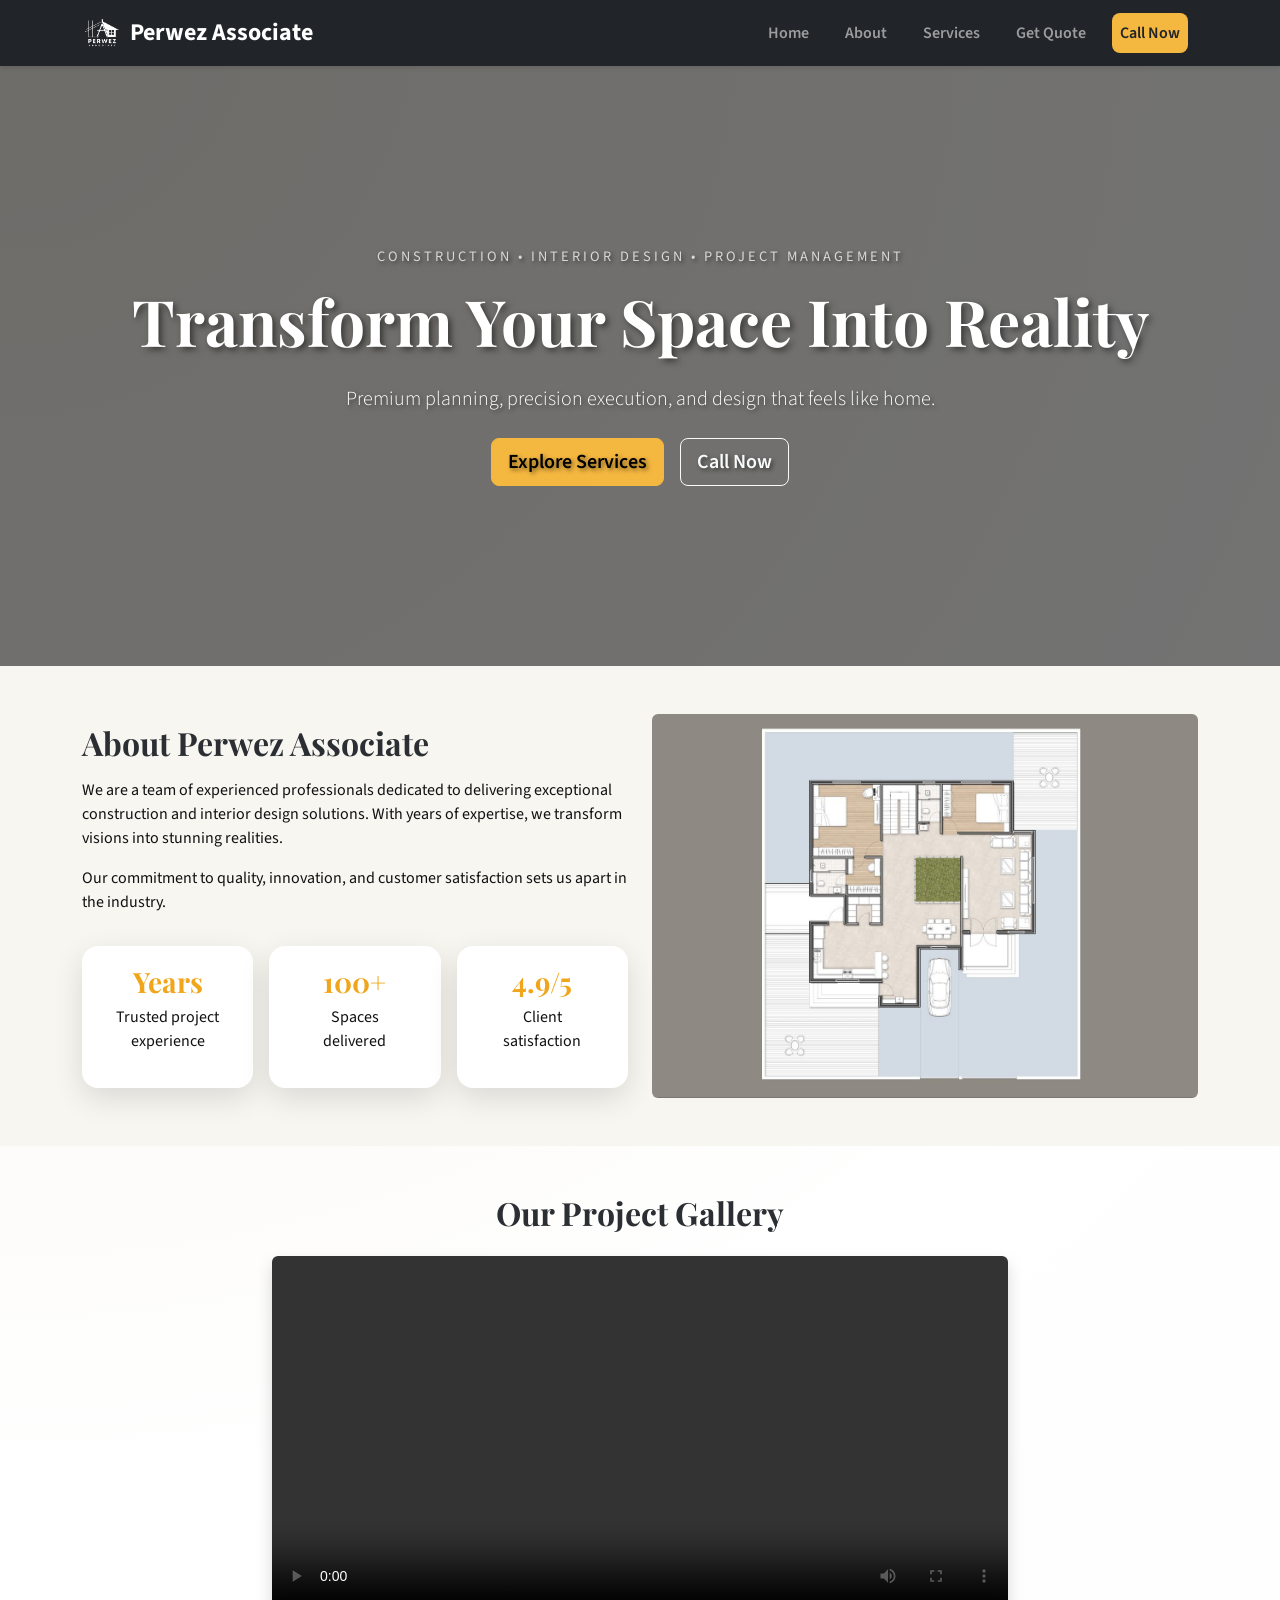
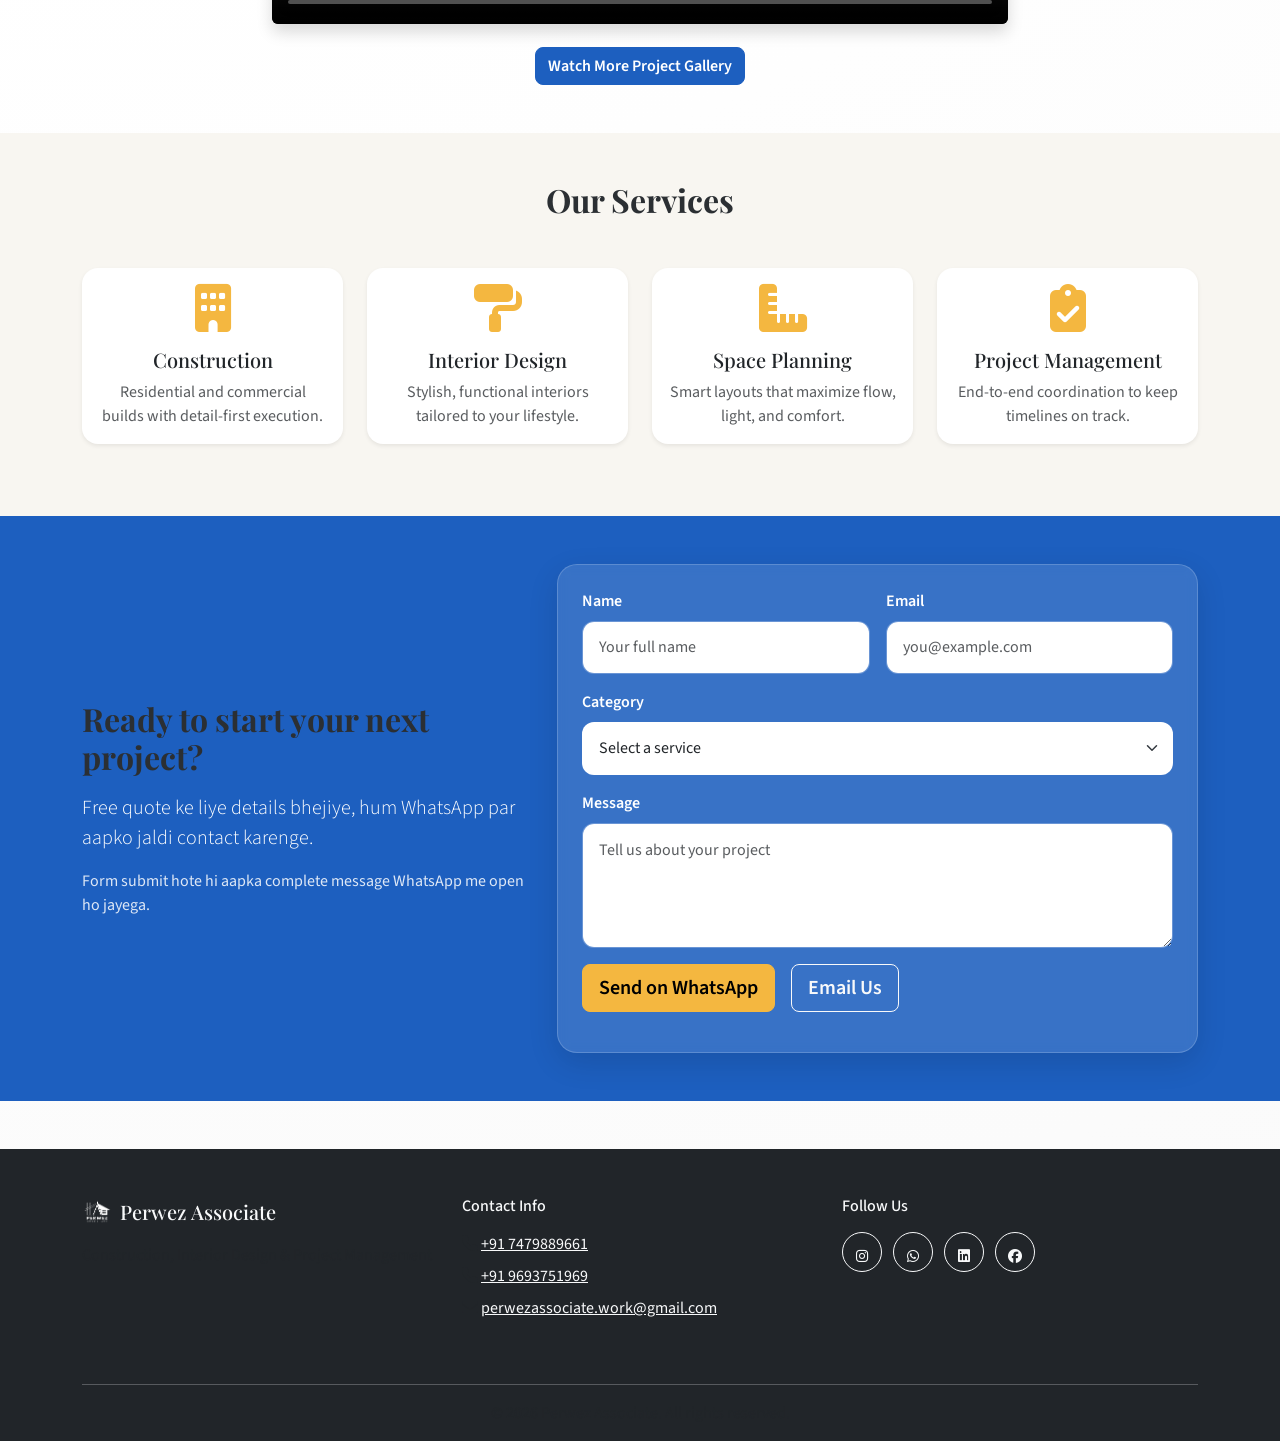
==== index.html @ c8285568 "initial deploy" ====
<!DOCTYPE html>
<html lang="en">
<head>
    <meta charset="UTF-8">
    <meta name="viewport" content="width=device-width, initial-scale=1.0">
    <title>Perwez Associate - Construction & Interior Design</title>

    <link rel="preconnect" href="https://fonts.googleapis.com">
    <link rel="preconnect" href="https://fonts.gstatic.com" crossorigin>
    <link href="https://fonts.googleapis.com/css2?family=Playfair+Display:wght@600;700;800&family=Source+Sans+3:wght@400;500;600;700&display=swap" rel="stylesheet">

    <link href="https://cdnjs.cloudflare.com/ajax/libs/bootstrap/5.3.0/css/bootstrap.min.css" rel="stylesheet">
    <link rel="stylesheet" href="https://cdnjs.cloudflare.com/ajax/libs/font-awesome/6.4.0/css/all.min.css">
    <link rel="icon" type="image/png" href="assets/Media/logo.png">
    <link rel="stylesheet" href="assets/css/style.css">
</head>
<body>
    <nav class="navbar navbar-expand-lg navbar-dark bg-dark sticky-top">
        <div class="container">
            <a class="navbar-brand d-flex align-items-center" href="#top">
                <img src="assets/Media/logo.png" alt="Perwez Associate" class="navbar-logo me-2">
                <span class="brand-text">Perwez Associate</span>
            </a>
            <button class="navbar-toggler" type="button" data-bs-toggle="collapse" data-bs-target="#navbarNav">
                <span class="navbar-toggler-icon"></span>
            </button>
            <div class="collapse navbar-collapse" id="navbarNav">
                <ul class="navbar-nav ms-auto">
                    <li class="nav-item"><a class="nav-link active" href="#top">Home</a></li>
                    <li class="nav-item"><a class="nav-link" href="#about">About</a></li>
                    <li class="nav-item"><a class="nav-link" href="#services">Services</a></li>
                    <li class="nav-item"><a class="nav-link" href="#quote-form">Get Quote</a></li>
                    <li class="nav-item"><a class="nav-link btn btn-warning text-dark ms-2" href="tel:+917479889661">Call Now</a></li>
                </ul>
            </div>
        </div>
    </nav>

    <main id="top">
        <section class="hero-section" style="background: linear-gradient(rgba(0,0,0,0.55), rgba(0,0,0,0.55)), url('https://images.unsplash.com/photo-1600585154340-be6161a56a0c?w=1400&h=700&fit=crop');">
            <div class="container text-center">
                <p class="hero-kicker">Construction • Interior Design • Project Management</p>
                <h1 class="display-3 fw-bold text-white mb-4">Transform Your Space Into Reality</h1>
                <p class="lead text-white mb-4">Premium planning, precision execution, and design that feels like home.</p>
                <div class="d-flex gap-3 justify-content-center flex-wrap">
                    <a href="#services" class="btn btn-warning btn-lg">Explore Services</a>
                    <a href="tel:+917479889661" class="btn btn-outline-light btn-lg">Call Now</a>
                </div>
            </div>
        </section>

        <section id="about" class="py-5 bg-light">
            <div class="container">
                <div class="row align-items-center">
                    <div class="col-md-6 mb-4 mb-md-0">
                        <h2 class="mb-3">About Perwez Associate</h2>
                        <p>We are a team of experienced professionals dedicated to delivering exceptional construction and interior design solutions. With years of expertise, we transform visions into stunning realities.</p>
                        <p>Our commitment to quality, innovation, and customer satisfaction sets us apart in the industry.</p>
                        <div class="about-highlights">
                            <div class="highlight-card">
                                <h3>Years </h3>
                                <p>Trusted project experience</p>
                            </div>
                            <div class="highlight-card">
                                <h3>100+</h3>
                                <p>Spaces <br> delivered</p>
                            </div>
                            <div class="highlight-card">
                                <h3>4.9/5</h3>
                                <p>Client <br>satisfaction</p>
                            </div>
                        </div>
                    </div>
                    <div class="col-md-6">
                        <img src="assets/Media/projectgalley/Images/5.jpg" alt="About Us" class="img-fluid rounded">
                    </div>
                </div>
            </div>
        </section>

        <section class="py-5">
            <div class="container">
                <h2 class="text-center mb-4">Our Project Gallery</h2>
                <div class="row">
                    <div class="col-md-8 mx-auto">
                        <video width="100%" height="auto" controls class="rounded shadow">
                            <source src="assets/Media/projectgalley/Videos/main.mp4" type="video/mp4">
                            Your browser does not support the video tag.
                        </video>
                        <div class="text-center mt-3">
                            <a href="gallery.html" class="btn btn-primary">Watch More Project Gallery</a>
                        </div>
                    </div>
                </div>
            </div>
        </section>

        <section id="services" class="py-5 bg-light">
            <div class="container">
                <h2 class="text-center mb-5">Our Services</h2>
                <div class="row">
                    <div class="col-md-6 col-lg-3 mb-4">
                        <div class="card service-card h-100 border-0 shadow-sm">
                            <div class="card-body text-center">
                                <i class="fas fa-building text-warning" aria-hidden="true"></i>
                                <h5 class="card-title">Construction</h5>
                                <p class="card-text text-muted">Residential and commercial builds with detail-first execution.</p>
                            </div>
                        </div>
                    </div>
                    <div class="col-md-6 col-lg-3 mb-4">
                        <div class="card service-card h-100 border-0 shadow-sm">
                            <div class="card-body text-center">
                                <i class="fas fa-paint-roller text-warning" aria-hidden="true"></i>
                                <h5 class="card-title">Interior Design</h5>
                                <p class="card-text text-muted">Stylish, functional interiors tailored to your lifestyle.</p>
                            </div>
                        </div>
                    </div>
                    <div class="col-md-6 col-lg-3 mb-4">
                        <div class="card service-card h-100 border-0 shadow-sm">
                            <div class="card-body text-center">
                                <i class="fas fa-ruler-combined text-warning" aria-hidden="true"></i>
                                <h5 class="card-title">Space Planning</h5>
                                <p class="card-text text-muted">Smart layouts that maximize flow, light, and comfort.</p>
                            </div>
                        </div>
                    </div>
                    <div class="col-md-6 col-lg-3 mb-4">
                        <div class="card service-card h-100 border-0 shadow-sm">
                            <div class="card-body text-center">
                                <i class="fas fa-clipboard-check text-warning" aria-hidden="true"></i>
                                <h5 class="card-title">Project Management</h5>
                                <p class="card-text text-muted">End-to-end coordination to keep timelines on track.</p>
                            </div>
                        </div>
                    </div>
                </div>
            </div>
        </section>

        <section id="quote-form" class="py-5 bg-primary text-white">
            <div class="container">
                <div class="row align-items-center g-4">
                    <div class="col-lg-5">
                        <h2 class="mb-3">Ready to start your next project?</h2>
                        <p class="lead mb-3">Free quote ke liye details bhejiye, hum WhatsApp par aapko jaldi contact karenge.</p>
                        <p class="mb-0 quote-note">Form submit hote hi aapka complete message WhatsApp me open ho jayega.</p>
                    </div>
                    <div class="col-lg-7">
                        <form id="whatsapp-quote-form" class="quote-form-card">
                            <div class="row g-3">
                                <div class="col-md-6">
                                    <label for="quote-name" class="form-label">Name</label>
                                    <input type="text" class="form-control" id="quote-name" name="name" placeholder="Your full name" required>
                                </div>
                                <div class="col-md-6">
                                    <label for="quote-email" class="form-label">Email</label>
                                    <input type="email" class="form-control" id="quote-email" name="email" placeholder="you@example.com" required>
                                </div>
                                <div class="col-12">
                                    <label for="quote-category" class="form-label">Category</label>
                                    <select class="form-select" id="quote-category" name="category" required>
                                        <option value="" selected disabled>Select a service</option>
                                        <option value="Construction">Construction</option>
                                        <option value="Interior Design">Interior Design</option>
                                        <option value="Space Planning">Space Planning</option>
                                        <option value="Project Management">Project Management</option>
                                    </select>
                                </div>
                                <div class="col-12">
                                    <label for="quote-message" class="form-label">Message</label>
                                    <textarea class="form-control" id="quote-message" name="message" rows="4" placeholder="Tell us about your project" required></textarea>
                                </div>
                                <div class="col-12 d-flex flex-wrap gap-3 align-items-center">
                                    <button type="submit" class="btn btn-warning btn-lg">Send on WhatsApp</button>
                                    <a href="mailto:perwezassociate.work@gmail.com" class="btn btn-outline-light btn-lg">Email Us</a>
                                </div>
                                <div class="col-12">
                                    <p id="quote-form-status" class="form-status mb-0" aria-live="polite"></p>
                                </div>
                            </div>
                        </form>
                    </div>
                </div>
            </div>
        </section>
    </main>

    <footer class="bg-dark text-light mt-5 pt-5" id="contact">
        <div class="container">
            <div class="row mb-4">
                <div class="col-md-4 mb-4">
                    <div class="d-flex align-items-center mb-3">
                        <img src="assets/Media/logo.png" alt="Logo" class="footer-logo me-2">
                        <h5 class="mb-0">Perwez Associate</h5>
                    </div>
                    <p class="text-muted">Construction, Interior Design & Project Management</p>
                </div>
                <div class="col-md-4 mb-4">
                    <h6 class="mb-3">Contact Info</h6>
                    <ul class="list-unstyled text-muted">
                        <li class="mb-2">
                            <i class="fas fa-phone"></i>
                            <a href="tel:+917479889661" class="text-light">+91 7479889661</a>
                        </li>
                        <li class="mb-2">
                            <i class="fas fa-phone"></i>
                            <a href="tel:+919693751969" class="text-light">+91 9693751969</a>
                        </li>
                        <li class="mb-2">
                            <i class="fas fa-envelope"></i>
                            <a href="mailto:perwezassociate.work@gmail.com" class="text-light">perwezassociate.work@gmail.com</a>
                        </li>
                    </ul>
                </div>
                <div class="col-md-4 mb-4">
                    <h6 class="mb-3">Follow Us</h6>
                    <div class="social-links">
                        <a href="https://www.instagram.com/perwez_associate/" target="_blank" rel="noreferrer" class="btn btn-sm btn-outline-light me-2">
                            <i class="fab fa-instagram"></i>
                        </a>
                        <a href="https://whatsapp.com/channel/0029VbCXFOG8F2pEs6GHjQ1V" target="_blank" rel="noreferrer" class="btn btn-sm btn-outline-light me-2">
                            <i class="fab fa-whatsapp"></i>
                        </a>
                        <a href="https://www.linkedin.com/company/perwez_associate" target="_blank" rel="noreferrer" class="btn btn-sm btn-outline-light me-2">
                            <i class="fab fa-linkedin"></i>
                        </a>
                        <a href="https://www.facebook.com/perwez_associate" target="_blank" rel="noreferrer" class="btn btn-sm btn-outline-light">
                            <i class="fab fa-facebook"></i>
                        </a>
                    </div>
                </div>
            </div>
            <hr class="bg-secondary">
            <div class="text-center pb-3">
                <p class="text-muted mb-0">&copy; 2026 Perwez Associate. All rights reserved.</p>
            </div>
        </div>
    </footer>

    <script src="https://cdnjs.cloudflare.com/ajax/libs/bootstrap/5.3.0/js/bootstrap.bundle.min.js"></script>
    <script src="assets/js/script.js"></script>
</body>
</html>
---- assets/css/style.css ----
/* Perwez Associate - Static Site Styles */

:root {
    --ink: #111111;
    --slate: #2b2f33;
    --muted: #6c757d;
    --accent: #f4b740;
    --accent-dark: #f0a51a;
    --surface: #f8f6f1;
    --shadow: 0 10px 30px rgba(0, 0, 0, 0.12);
}

* {
    margin: 0;
    padding: 0;
    box-sizing: border-box;
}

body {
    font-family: 'Source Sans 3', sans-serif;
    color: var(--ink);
    background: radial-gradient(circle at top left, #f4f0e8 0%, #ffffff 45%, #fafafa 100%);
    transition: opacity 0.3s ease;
}

h1, h2, h3, h4, h5 {
    font-family: 'Playfair Display', serif;
}

/* Navigation */
.navbar {
    box-shadow: 0 2px 4px rgba(0,0,0,0.1);
}

.navbar-logo {
    height: 40px;
    width: auto;
}

.brand-text {
    font-size: 1.5rem;
    font-weight: 700;
    color: #fff;
}

.navbar-nav .nav-link {
    margin: 0 10px;
    font-weight: 600;
    transition: color 0.3s ease;
}

.navbar-nav .nav-link:hover {
    color: var(--accent) !important;
}

/* Hero Section */
.hero-section {
    position: relative;
    color: white;
    text-shadow: 2px 2px 4px rgba(0,0,0,0.5);
    background-size: cover;
    background-position: center;
    min-height: 600px;
    display: flex;
    align-items: center;
}

.hero-kicker {
    text-transform: uppercase;
    letter-spacing: 3px;
    font-size: 0.9rem;
    color: rgba(255, 255, 255, 0.75);
    margin-bottom: 1rem;
}

.hero-section h1 {
    font-weight: 800;
    text-shadow: 3px 3px 6px rgba(0,0,0,0.5);
    animation: slideInDown 0.8s ease-out;
}

@keyframes slideInDown {
    from {
        opacity: 0;
        transform: translateY(-30px);
    }
    to {
        opacity: 1;
        transform: translateY(0);
    }
}

/* About Highlights */
.about-highlights {
    display: grid;
    grid-template-columns: repeat(auto-fit, minmax(140px, 1fr));
    gap: 1rem;
    margin-top: 2rem;
}

.highlight-card {
    background: white;
    border-radius: 16px;
    padding: 1.2rem;
    box-shadow: var(--shadow);
    text-align: center;
}

.highlight-card h3 {
    color: var(--accent-dark);
    margin-bottom: 0.4rem;
}

/* Service Cards */
.service-card {
    transition: transform 0.3s ease, box-shadow 0.3s ease;
    border-radius: 16px;
}

.service-card:hover {
    transform: translateY(-6px);
    box-shadow: 0 12px 24px rgba(0,0,0,0.15) !important;
}

.service-card i {
    font-size: 3rem;
    margin-bottom: 1rem;
    transition: transform 0.3s ease;
}

.service-card:hover i {
    transform: scale(1.08);
}

/* Buttons */
.btn {
    border-radius: 8px;
    font-weight: 600;
    transition: all 0.3s ease;
}

.btn-primary {
    background-color: #1d5fbf;
    border-color: #1d5fbf;
}

.btn-primary:hover {
    background-color: #144489;
    border-color: #144489;
    transform: translateY(-2px);
    box-shadow: 0 5px 15px rgba(29,95,191,.3);
}

.btn-warning {
    background-color: var(--accent);
    border-color: var(--accent);
    color: #000;
}

.btn-warning:hover {
    background-color: var(--accent-dark);
    border-color: var(--accent-dark);
    transform: translateY(-2px);
}

/* Footer */
footer {
    margin-top: auto;
}

.footer-logo {
    height: 30px;
    width: auto;
}

.social-links a {
    display: inline-block;
    width: 40px;
    height: 40px;
    line-height: 40px;
    text-align: center;
    border-radius: 50%;
    transition: all 0.3s ease;
}

.social-links a:hover {
    background-color: var(--accent);
    color: #000 !important;
    transform: translateY(-3px);
}

/* Sections */
section {
    padding: 5rem 0;
}

section h1,
section h2,
section h3 {
    color: var(--slate);
    margin-bottom: 2rem;
    font-weight: 700;
}

/* Quote Form */
.quote-form-card {
    background: rgba(255, 255, 255, 0.12);
    border: 1px solid rgba(255, 255, 255, 0.18);
    border-radius: 20px;
    padding: 1.5rem;
    box-shadow: var(--shadow);
    backdrop-filter: blur(6px);
}

.quote-form-card .form-label {
    font-weight: 600;
    color: #fff;
}

.quote-form-card .form-control,
.quote-form-card .form-select {
    border-radius: 12px;
    border: 1px solid rgba(255, 255, 255, 0.25);
    padding: 0.85rem 1rem;
}

.quote-form-card .form-control:focus,
.quote-form-card .form-select:focus {
    border-color: var(--accent);
    box-shadow: 0 0 0 0.2rem rgba(244, 183, 64, 0.25);
}

.quote-note,
.form-status {
    color: rgba(255, 255, 255, 0.85);
}

/* Video Section */
video {
    box-shadow: var(--shadow);
}

.gallery-hero {
    background:
        linear-gradient(135deg, rgba(17, 17, 17, 0.82), rgba(29, 95, 191, 0.78)),
        radial-gradient(circle at top right, rgba(244, 183, 64, 0.25), transparent 35%);
    color: #fff;
}

.gallery-hero h1,
.gallery-hero p {
    color: #fff;
}

.gallery-masonry {
    column-count: 3;
    column-gap: 1.5rem;
}

.gallery-item {
    break-inside: avoid;
    margin-bottom: 1.5rem;
    background: #fff;
    border-radius: 20px;
    overflow: hidden;
    box-shadow: var(--shadow);
    animation: fadeIn 0.6s ease-out;
}

.gallery-item img,
.gallery-item video {
    width: 100%;
    display: block;
}

.gallery-item video {
    box-shadow: none;
}

.gallery-caption {
    padding: 1rem 1.1rem;
}

.gallery-caption h3 {
    font-size: 1.15rem;
    margin-bottom: 0.45rem;
}

.gallery-caption p {
    margin-bottom: 0;
    color: var(--muted);
}

/* Responsive */
@media (max-width: 768px) {
    .hero-section h1 {
        font-size: 2.2rem;
    }

    .navbar-logo {
        height: 30px;
    }

    section {
        padding: 3rem 0;
    }

    .gallery-masonry {
        column-count: 1;
    }
}

@media (min-width: 769px) and (max-width: 991px) {
    .gallery-masonry {
        column-count: 2;
    }
}

/* Animations */
@keyframes fadeIn {
    from {
        opacity: 0;
    }
    to {
        opacity: 1;
    }
}

.card {
    animation: fadeIn 0.5s ease-out;
}

/* Utilities */
.text-warning {
    color: var(--accent) !important;
}

.bg-primary {
    background-color: #1d5fbf !important;
}

.bg-light {
    background-color: var(--surface) !important;
}
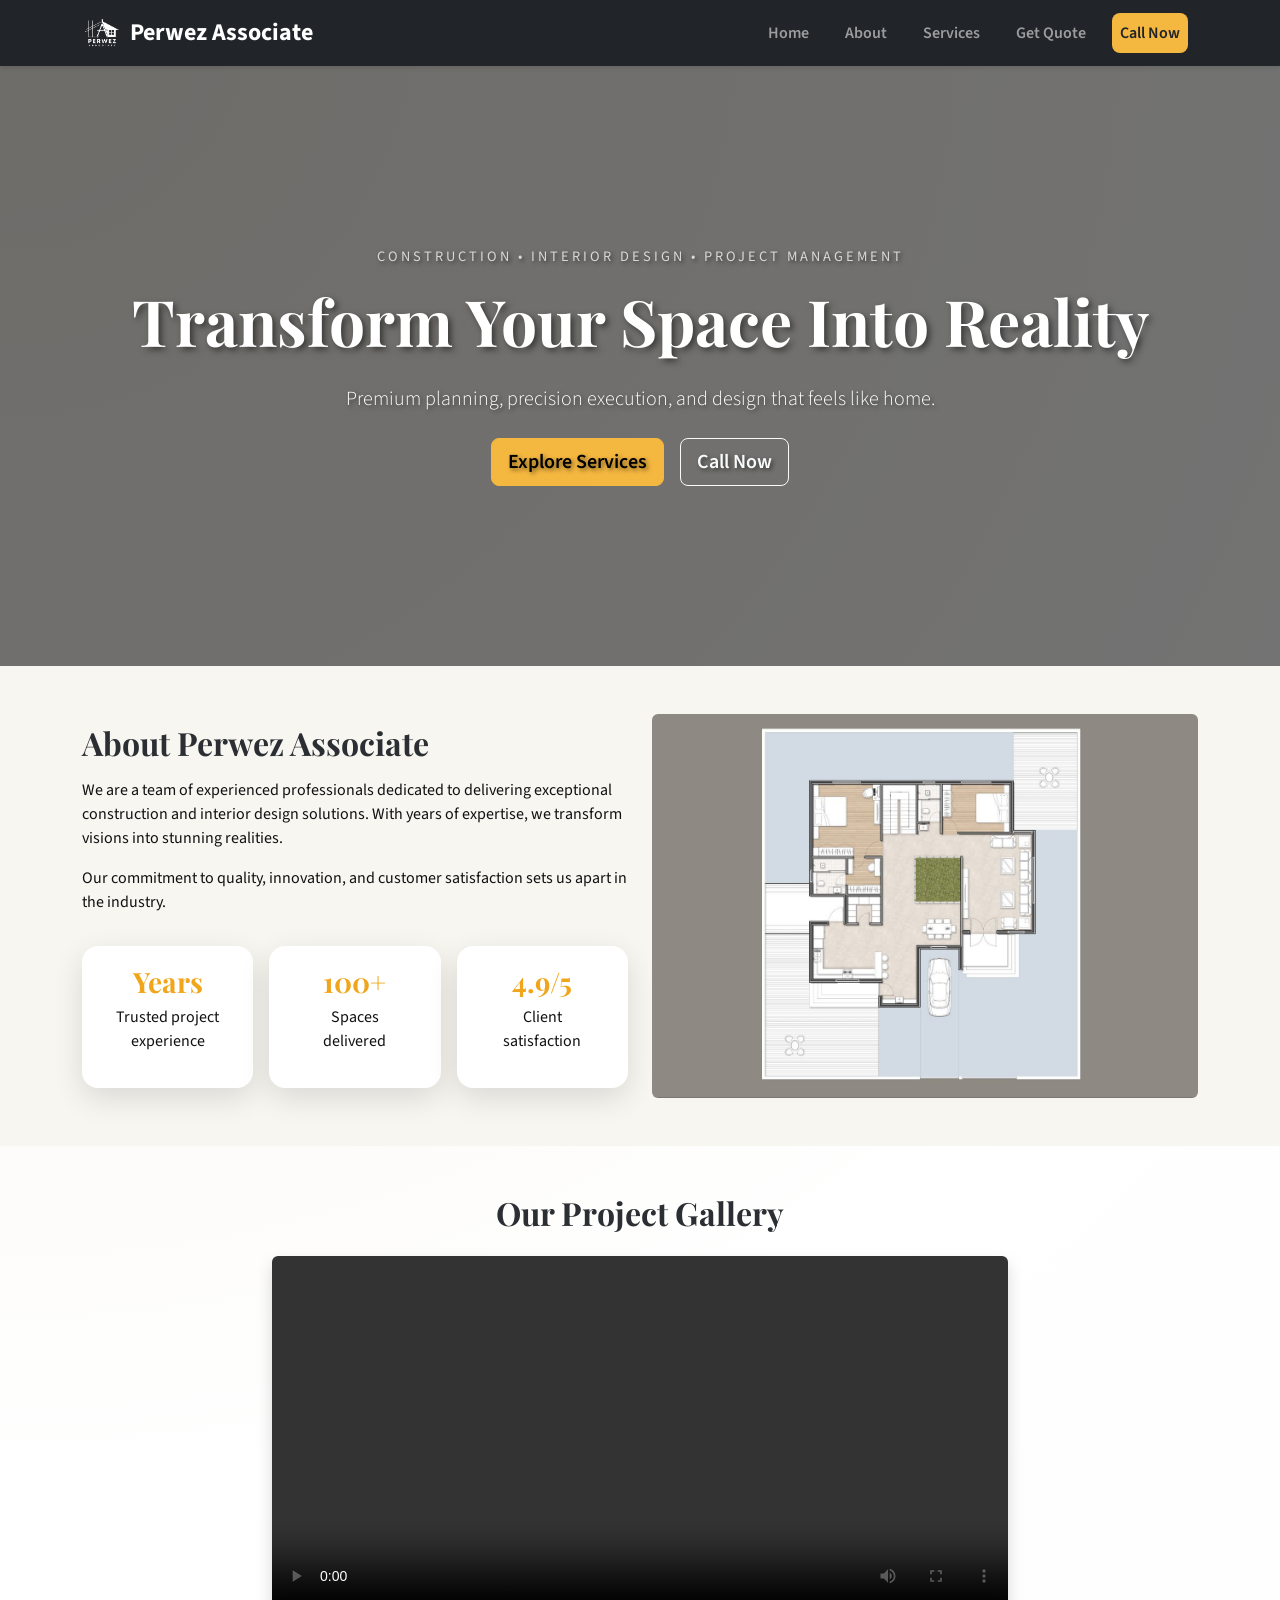
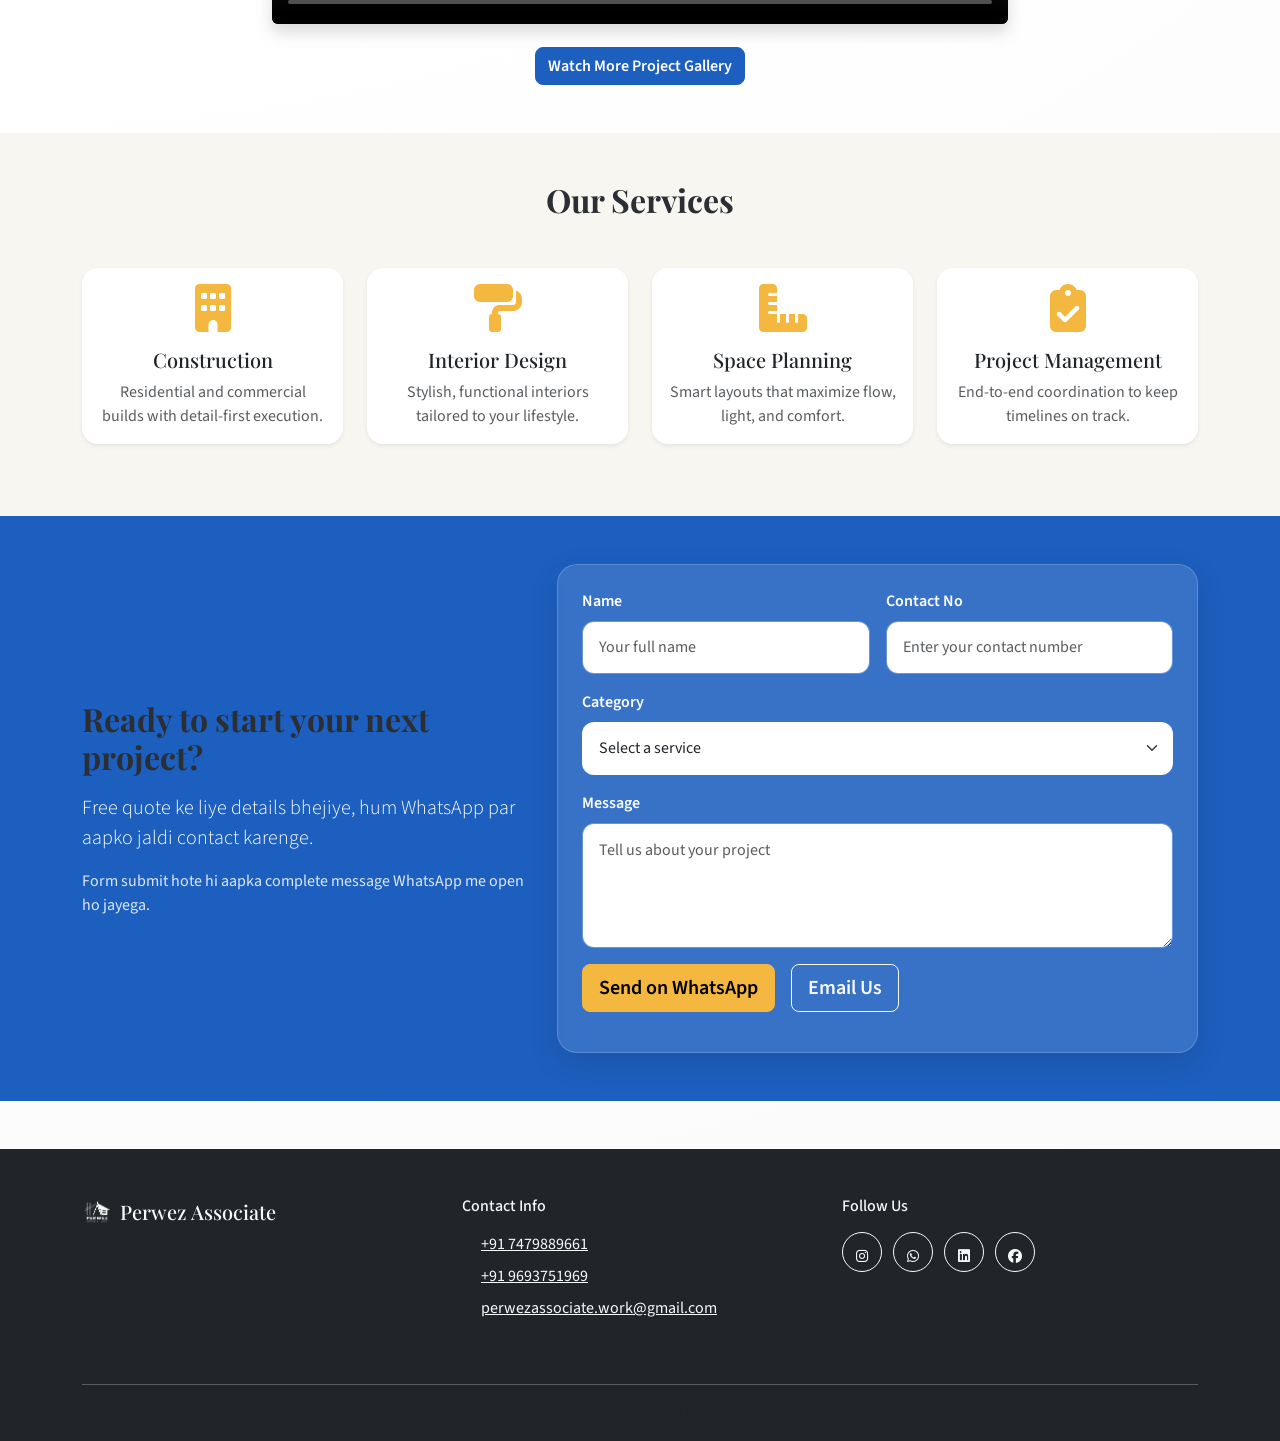
==== commit 742527d7: "change email option to contact no in form" ====
--- a/index.html
+++ b/index.html
@@ -155,8 +155,8 @@
                                     <input type="text" class="form-control" id="quote-name" name="name" placeholder="Your full name" required>
                                 </div>
                                 <div class="col-md-6">
-                                    <label for="quote-email" class="form-label">Email</label>
-                                    <input type="email" class="form-control" id="quote-email" name="email" placeholder="you@example.com" required>
+                                    <label for="quote-contact" class="form-label">Contact No</label>
+                                    <input type="tel" class="form-control" id="quote-contact" name="contact" placeholder="Enter your contact number" required>
                                 </div>
                                 <div class="col-12">
                                     <label for="quote-category" class="form-label">Category</label>
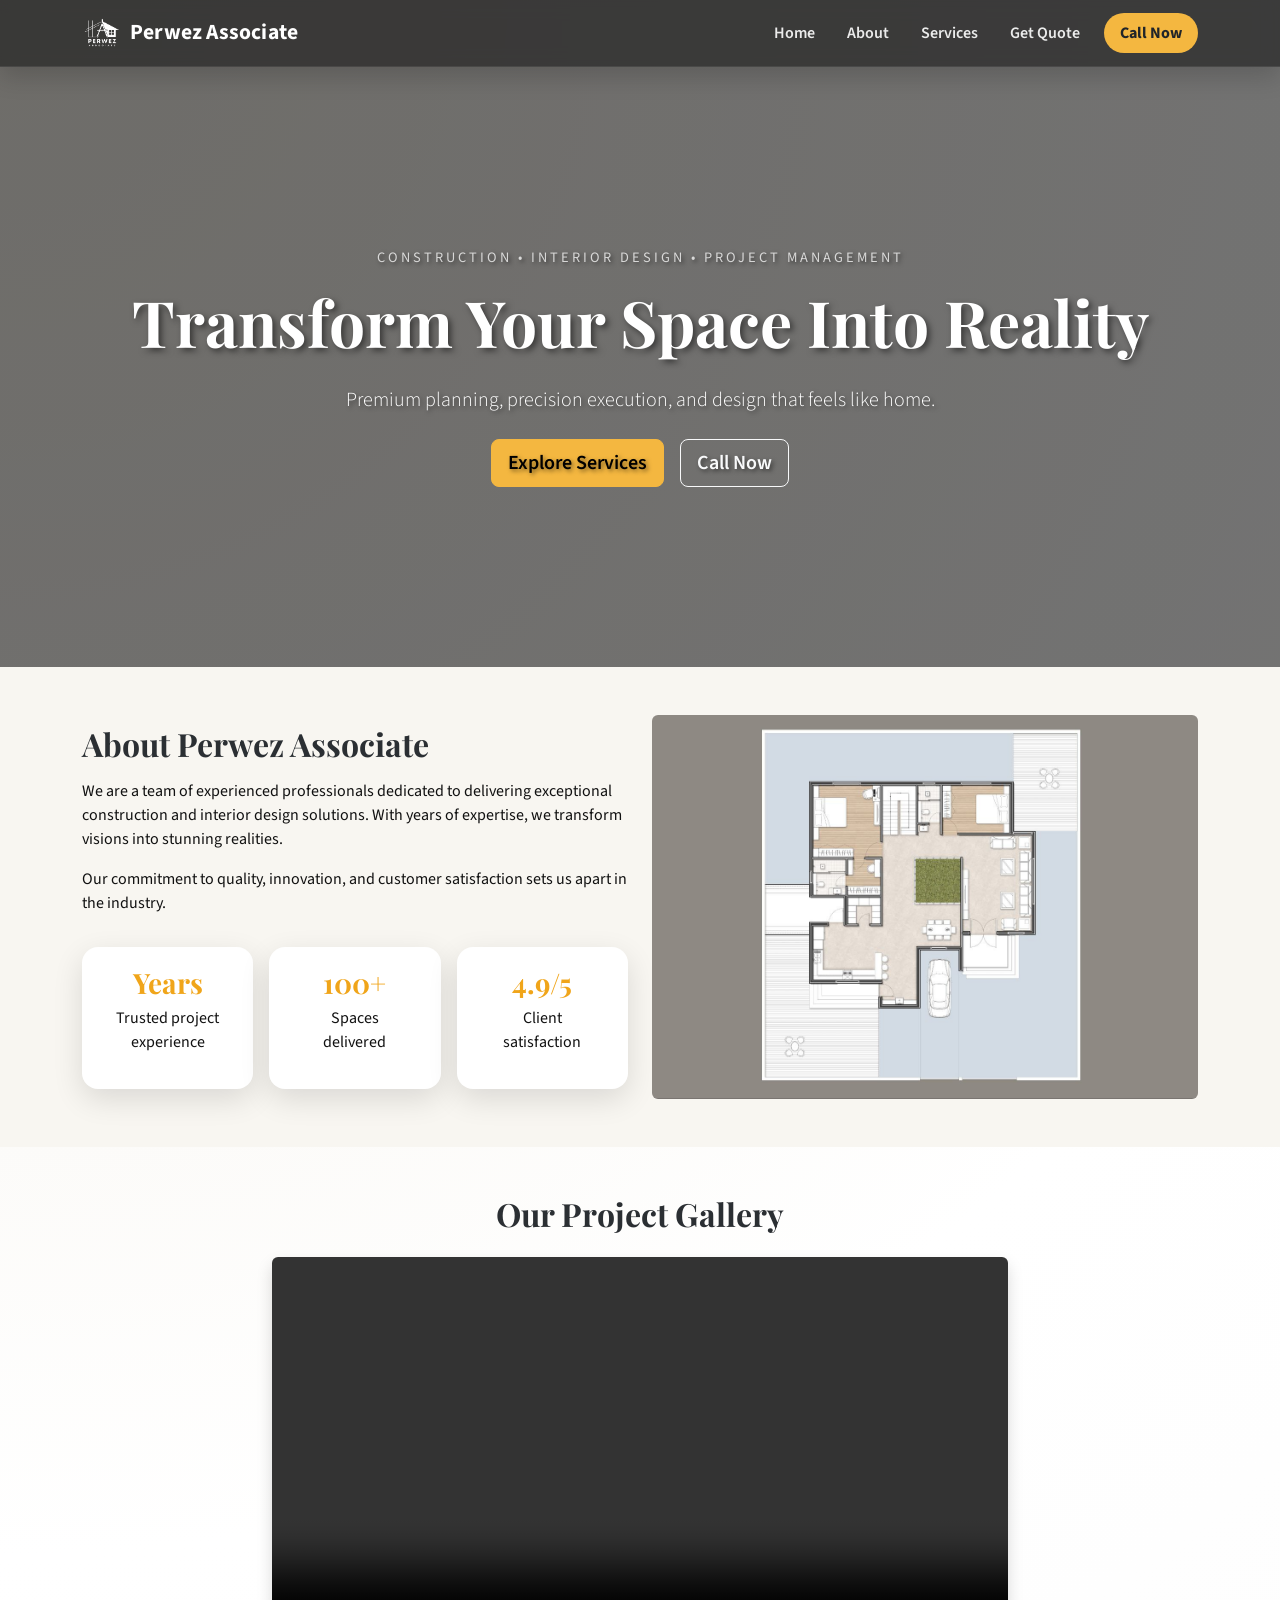
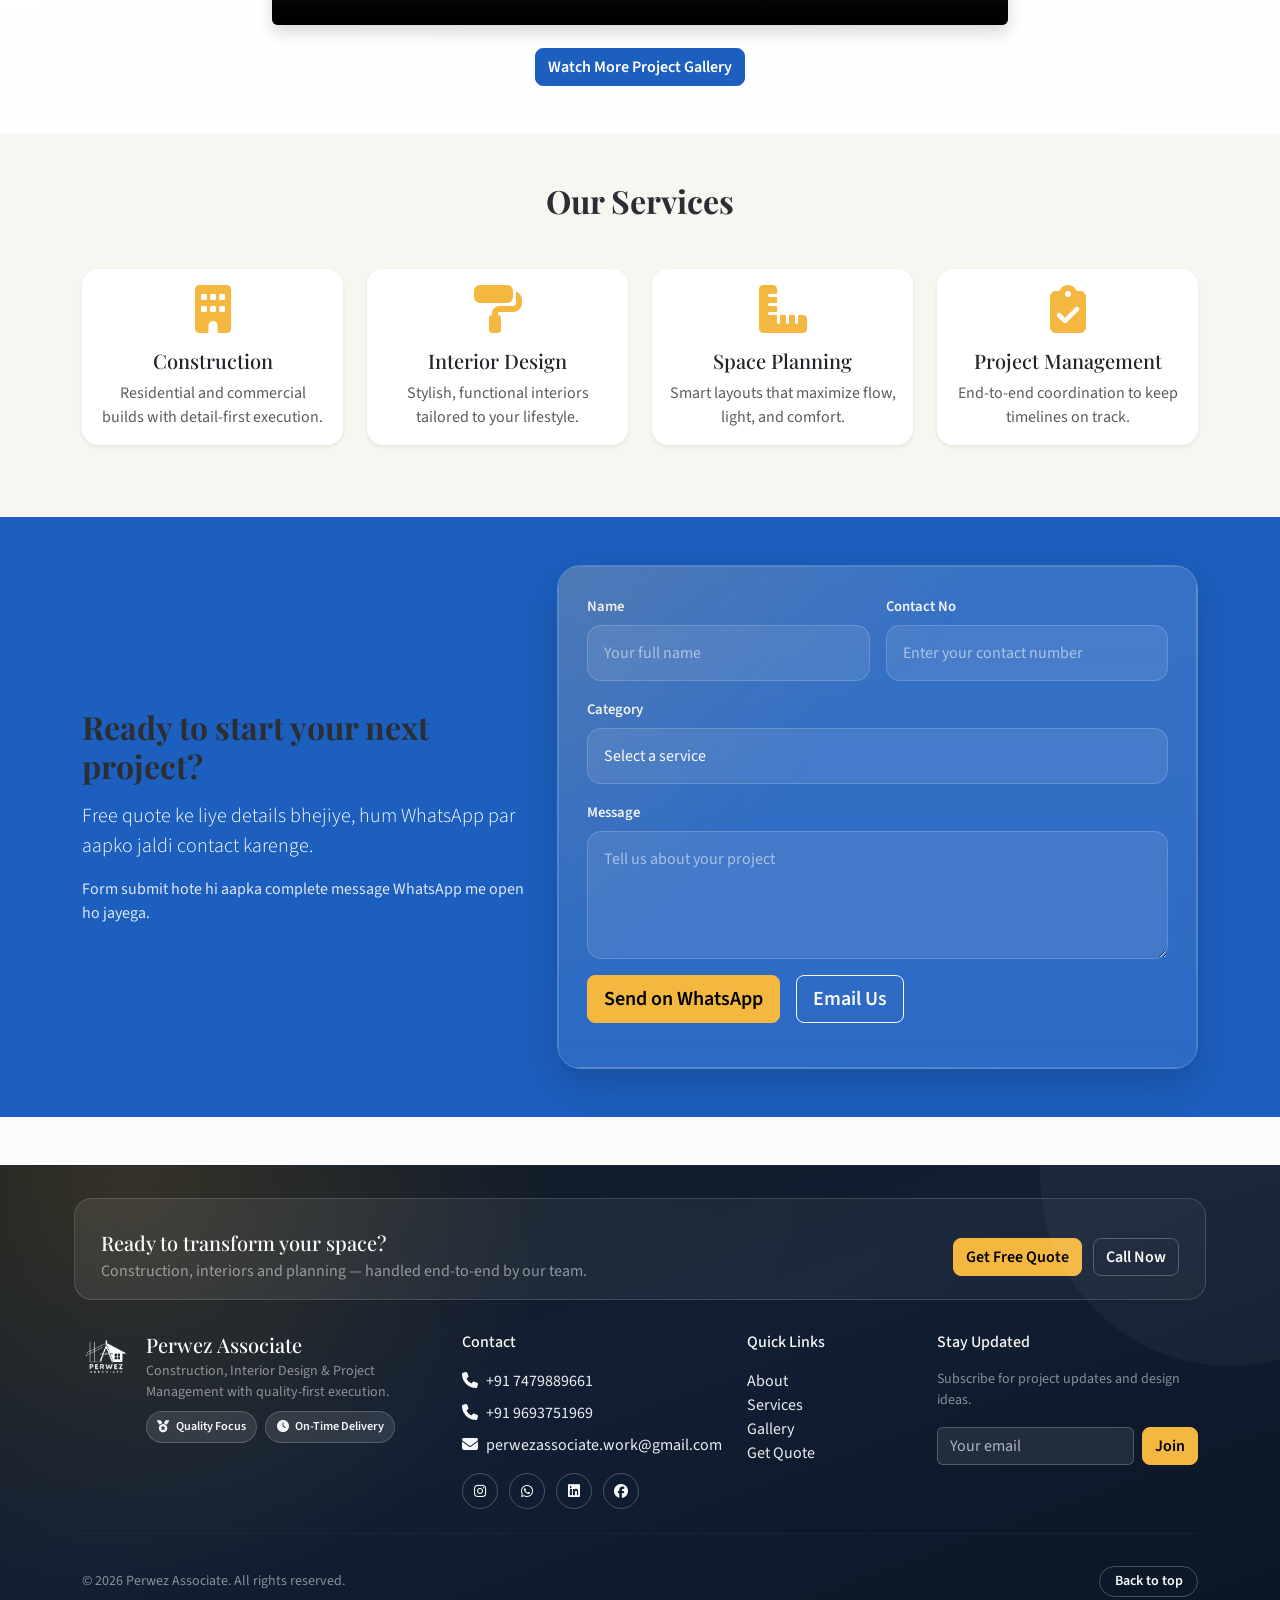
==== commit 13860136: "change design of footer section and navbar" ====
--- a/index.html
+++ b/index.html
@@ -159,7 +159,7 @@
                                     <input type="tel" class="form-control" id="quote-contact" name="contact" placeholder="Enter your contact number" required>
                                 </div>
                                 <div class="col-12">
-                                    <label for="quote-category" class="form-label">Category</label>
+                                      <label for="quote-category" class="form-label">Category</label>
                                     <select class="form-select" id="quote-category" name="category" required>
                                         <option value="" selected disabled>Select a service</option>
                                         <option value="Construction">Construction</option>
@@ -187,54 +187,75 @@
         </section>
     </main>
 
-    <footer class="bg-dark text-light mt-5 pt-5" id="contact">
+    <footer class="site-footer text-light mt-5 pt-5" id="contact">
         <div class="container">
-            <div class="row mb-4">
-                <div class="col-md-4 mb-4">
-                    <div class="d-flex align-items-center mb-3">
-                        <img src="assets/Media/logo.png" alt="Logo" class="footer-logo me-2">
-                        <h5 class="mb-0">Perwez Associate</h5>
-                    </div>
-                    <p class="text-muted">Construction, Interior Design & Project Management</p>
-                </div>
-                <div class="col-md-4 mb-4">
-                    <h6 class="mb-3">Contact Info</h6>
-                    <ul class="list-unstyled text-muted">
-                        <li class="mb-2">
-                            <i class="fas fa-phone"></i>
-                            <a href="tel:+917479889661" class="text-light">+91 7479889661</a>
-                        </li>
-                        <li class="mb-2">
-                            <i class="fas fa-phone"></i>
-                            <a href="tel:+919693751969" class="text-light">+91 9693751969</a>
-                        </li>
-                        <li class="mb-2">
-                            <i class="fas fa-envelope"></i>
-                            <a href="mailto:perwezassociate.work@gmail.com" class="text-light">perwezassociate.work@gmail.com</a>
-                        </li>
+            <div class="footer-cta row align-items-center g-3">
+                <div class="col-lg-8">
+                    <h5 class="mb-1">Ready to transform your space?</h5>
+                    <p class="mb-0 text-white-50">Construction, interiors and planning — handled end-to-end by our team.</p>
+                </div>
+                <div class="col-lg-4 text-lg-end">
+                    <a href="#quote-form" class="btn btn-warning me-2">Get Free Quote</a>
+                    <a href="tel:+917479889661" class="btn btn-outline-light">Call Now</a>
+                </div>
+            </div>
+
+            <div class="row g-4 mt-2">
+                <div class="col-md-6 col-lg-4">
+                    <div class="footer-brand d-flex align-items-start gap-3">
+                        <img src="assets/Media/logo.png" alt="Perwez Associate" class="footer-logo">
+                        <div>
+                            <h5 class="mb-1">Perwez Associate</h5>
+                            <p class="text-white-50 small mb-2">Construction, Interior Design & Project Management with quality-first execution.</p>
+                            <div class="footer-pills">
+                                <span class="footer-pill"><i class="fas fa-medal"></i> Quality Focus</span>
+                                <span class="footer-pill"><i class="fas fa-clock"></i> On-Time Delivery</span>
+                            </div>
+                        </div>
+                    </div>
+                </div>
+
+                <div class="col-md-6 col-lg-3">
+                    <h6 class="mb-3">Contact</h6>
+                    <ul class="list-unstyled footer-contact mb-3">
+                        <li class="mb-2"><i class="fas fa-phone me-2"></i><a href="tel:+917479889661">+91 7479889661</a></li>
+                        <li class="mb-2"><i class="fas fa-phone me-2"></i><a href="tel:+919693751969">+91 9693751969</a></li>
+                        <li><i class="fas fa-envelope me-2"></i><a href="mailto:perwezassociate.work@gmail.com">perwezassociate.work@gmail.com</a></li>
                     </ul>
-                </div>
-                <div class="col-md-4 mb-4">
-                    <h6 class="mb-3">Follow Us</h6>
                     <div class="social-links">
-                        <a href="https://www.instagram.com/perwez_associate/" target="_blank" rel="noreferrer" class="btn btn-sm btn-outline-light me-2">
-                            <i class="fab fa-instagram"></i>
-                        </a>
-                        <a href="https://whatsapp.com/channel/0029VbCXFOG8F2pEs6GHjQ1V" target="_blank" rel="noreferrer" class="btn btn-sm btn-outline-light me-2">
-                            <i class="fab fa-whatsapp"></i>
-                        </a>
-                        <a href="https://www.linkedin.com/company/perwez_associate" target="_blank" rel="noreferrer" class="btn btn-sm btn-outline-light me-2">
-                            <i class="fab fa-linkedin"></i>
-                        </a>
-                        <a href="https://www.facebook.com/perwez_associate" target="_blank" rel="noreferrer" class="btn btn-sm btn-outline-light">
-                            <i class="fab fa-facebook"></i>
-                        </a>
-                    </div>
-                </div>
-            </div>
-            <hr class="bg-secondary">
-            <div class="text-center pb-3">
-                <p class="text-muted mb-0">&copy; 2026 Perwez Associate. All rights reserved.</p>
+                        <a href="https://www.instagram.com/perwez_associate/" target="_blank" rel="noreferrer" class="btn btn-sm btn-outline-light me-2"><i class="fab fa-instagram"></i></a>
+                        <a href="https://whatsapp.com/channel/0029VbCXFOG8F2pEs6GHjQ1V" target="_blank" rel="noreferrer" class="btn btn-sm btn-outline-light me-2"><i class="fab fa-whatsapp"></i></a>
+                        <a href="https://www.linkedin.com/company/perwez_associate" target="_blank" rel="noreferrer" class="btn btn-sm btn-outline-light me-2"><i class="fab fa-linkedin"></i></a>
+                        <a href="https://www.facebook.com/perwez_associate" target="_blank" rel="noreferrer" class="btn btn-sm btn-outline-light"><i class="fab fa-facebook"></i></a>
+                    </div>
+                </div>
+
+                <div class="col-md-6 col-lg-2">
+                    <h6 class="mb-3">Quick Links</h6>
+                    <ul class="list-unstyled footer-links">
+                        <li><a href="#about">About</a></li>
+                        <li><a href="#services">Services</a></li>
+                        <li><a href="gallery.html">Gallery</a></li>
+                        <li><a href="#quote-form">Get Quote</a></li>
+                    </ul>
+                </div>
+
+                <div class="col-md-6 col-lg-3">
+                    <h6 class="mb-3">Stay Updated</h6>
+                    <p class="small text-white-50">Subscribe for project updates and design ideas.</p>
+                    <form id="newsletter-form" class="d-flex gap-2" aria-label="Subscribe to newsletter">
+                        <input id="newsletter-email" type="email" class="form-control" placeholder="Your email" required aria-label="Email address">
+                        <button type="submit" class="btn btn-warning">Join</button>
+                    </form>
+                    <div id="newsletter-status" class="small mt-2 text-white-50" aria-live="polite"></div>
+                </div>
+            </div>
+
+            <hr class="footer-separator mt-4">
+
+            <div class="d-flex justify-content-between align-items-center flex-wrap gap-2 py-3">
+                <div class="small text-white-50">&copy; 2026 Perwez Associate. All rights reserved.</div>
+                <a href="#top" id="back-to-top" class="btn btn-sm btn-outline-light">Back to top</a>
             </div>
         </div>
     </footer>
--- a/assets/css/style.css
+++ b/assets/css/style.css
@@ -29,7 +29,10 @@
 
 /* Navigation */
 .navbar {
-    box-shadow: 0 2px 4px rgba(0,0,0,0.1);
+    background: rgba(17, 17, 17, 0.82) !important;
+    backdrop-filter: blur(8px);
+    border-bottom: 1px solid rgba(255, 255, 255, 0.08);
+    box-shadow: 0 10px 25px rgba(0, 0, 0, 0.16);
 }
 
 .navbar-logo {
@@ -38,19 +41,72 @@
 }
 
 .brand-text {
-    font-size: 1.5rem;
+    font-size: 1.35rem;
     font-weight: 700;
     color: #fff;
-}
-
-.navbar-nav .nav-link {
-    margin: 0 10px;
+    letter-spacing: 0.2px;
+}
+
+.navbar-nav .nav-link:not(.btn) {
+    margin: 0 4px;
     font-weight: 600;
-    transition: color 0.3s ease;
-}
-
-.navbar-nav .nav-link:hover {
-    color: var(--accent) !important;
+    color: rgba(255, 255, 255, 0.9) !important;
+    padding: 8px 12px;
+    border-radius: 10px;
+    position: relative;
+    transition: color 0.2s ease, background-color 0.2s ease, transform 0.2s ease;
+}
+
+.navbar-nav .nav-link:not(.btn)::after {
+    content: '';
+    position: absolute;
+    left: 12px;
+    right: 12px;
+    bottom: 4px;
+    height: 2px;
+    border-radius: 999px;
+    background: var(--accent);
+    transform: scaleX(0);
+    transform-origin: center;
+    transition: transform 0.2s ease;
+}
+
+.navbar-nav .nav-link:not(.btn):hover {
+    color: #ffffff !important;
+    background: rgba(255, 255, 255, 0.07);
+    transform: translateY(-1px);
+}
+
+.navbar-nav .nav-link:not(.btn):hover::after {
+    transform: scaleX(1);
+}
+
+.navbar-nav .nav-link.active:not(.btn) {
+    color: #111 !important;
+    background: linear-gradient(135deg, rgba(244, 183, 64, 0.98), rgba(240, 165, 26, 0.95));
+    box-shadow: 0 8px 20px rgba(244, 183, 64, 0.25);
+}
+
+.navbar-nav .nav-link.active:not(.btn)::after {
+    transform: scaleX(0);
+}
+
+.navbar-nav .nav-link:focus,
+.navbar-nav .nav-link:focus-visible {
+    outline: 3px solid rgba(244, 183, 64, 0.35);
+    outline-offset: 2px;
+}
+
+.navbar-toggler {
+    padding: 0.6rem 0.75rem;
+    border-color: rgba(255, 255, 255, 0.25);
+}
+
+.navbar-nav .nav-link.btn {
+    border-radius: 999px;
+    padding: 8px 16px;
+    font-weight: 700;
+    margin-left: 8px;
 }
 
 /* Hero Section */
@@ -90,6 +146,30 @@
     }
 }
 
+/* Enhanced hero layout */
+.hero-content {
+    padding: 6rem 1rem;
+}
+
+.hero-title {
+    font-size: clamp(2rem, 4vw, 3.5rem);
+    line-height: 1.02;
+}
+
+.hero-sub {
+    max-width: 820px;
+    margin-left: auto;
+    margin-right: auto;
+}
+
+.hero-primary-cta {
+    box-shadow: 0 8px 30px rgba(244, 183, 64, 0.18);
+}
+
+.hero-secondary-cta {
+    border: 2px solid rgba(255,255,255,0.18);
+}
+
 /* About Highlights */
 .about-highlights {
     display: grid;
@@ -203,36 +283,346 @@
 }
 
 /* Quote Form */
+.quote-section {
+    background:
+        radial-gradient(circle at top left, rgba(244, 183, 64, 0.18), transparent 28%),
+        radial-gradient(circle at right center, rgba(29, 95, 191, 0.18), transparent 28%),
+        linear-gradient(135deg, #0f1722 0%, #12213a 48%, #0d1624 100%);
+}
+
+.quote-shell {
+    background: rgba(255, 255, 255, 0.05);
+    border: 1px solid rgba(255, 255, 255, 0.12);
+    border-radius: 28px;
+    padding: clamp(1.25rem, 3vw, 2rem);
+    box-shadow: 0 24px 60px rgba(0, 0, 0, 0.24);
+    backdrop-filter: blur(12px);
+}
+
+.quote-intro h2,
+.quote-form-head h3 {
+    color: #fff;
+    margin-bottom: 0.25rem;
+}
+
+.quote-eyebrow {
+    display: inline-flex;
+    align-items: center;
+    gap: 0.45rem;
+    padding: 0.45rem 0.8rem;
+    border-radius: 999px;
+    background: rgba(255, 255, 255, 0.08);
+    border: 1px solid rgba(255, 255, 255, 0.12);
+    color: rgba(255, 255, 255, 0.88);
+    font-size: 0.8rem;
+    font-weight: 700;
+    letter-spacing: 0.06em;
+    text-transform: uppercase;
+    margin-bottom: 0.9rem;
+}
+
+.quote-lead,
+.quote-form-head p,
+.quote-point span {
+    color: rgba(255, 255, 255, 0.8);
+}
+
+.quote-points {
+    display: grid;
+    gap: 0.75rem;
+}
+
+.quote-point {
+    display: flex;
+    align-items: center;
+    gap: 0.65rem;
+    color: #fff;
+    background: rgba(255, 255, 255, 0.05);
+    border: 1px solid rgba(255, 255, 255, 0.09);
+    border-radius: 14px;
+    padding: 0.8rem 0.9rem;
+}
+
+.quote-point i {
+    color: var(--accent);
+    font-size: 1.05rem;
+    flex: 0 0 auto;
+}
+
+.quote-badges {
+    display: flex;
+    flex-wrap: wrap;
+    gap: 0.6rem;
+}
+
+.quote-badge {
+    display: inline-flex;
+    align-items: center;
+    justify-content: center;
+    padding: 0.5rem 0.85rem;
+    border-radius: 999px;
+    background: rgba(244, 183, 64, 0.14);
+    border: 1px solid rgba(244, 183, 64, 0.24);
+    color: #fff;
+    font-size: 0.85rem;
+    font-weight: 600;
+}
+
+.quote-section {
+    background: linear-gradient(180deg, rgba(255,255,255,0.12), rgba(255,255,255,0.07));
+    border: 1px solid rgba(255, 255, 255, 0.16);
+    border-radius: 24px;
+    padding: clamp(1.2rem, 2.5vw, 1.8rem);
+    box-shadow: 0 16px 40px rgba(0, 0, 0, 0.18);
+    backdrop-filter: blur(10px);
+    position: relative;
+    overflow: hidden;
+}
+
+.quote-form-card::before {
+    content: '';
+    position: absolute;
+    inset: 0;
+    background: linear-gradient(135deg, rgba(244, 183, 64, 0.12), transparent 40%);
+    pointer-events: none;
+.quote-shell {
+    background: rgba(255, 255, 255, 0.05);
+    border: 1px solid rgba(255, 255, 255, 0.12);
+    border-radius: 28px;
+    color: rgba(255, 255, 255, 0.94);
+    margin-bottom: 0.4rem;
+    font-size: 0.92rem;
+    box-shadow: 0 24px 60px rgba(0, 0, 0, 0.24);
+    backdrop-filter: blur(12px);
+}
+
+    border-radius: 14px;
+    border: 1px solid rgba(255, 255, 255, 0.16);
+    padding: 0.95rem 1rem;
+    background: rgba(255, 255, 255, 0.09);
+    color: #fff;
+    transition: border-color 0.2s ease, box-shadow 0.2s ease, transform 0.2s ease;
+}
+
+.quote-form-card .form-control::placeholder {
+    color: rgba(255, 255, 255, 0.55);
+}
+
+.quote-form-card .form-select option {
+    color: #111;
+    margin-bottom: 0.25rem;
+}
+
+.quote-eyebrow {
+    display: inline-flex;
+    box-shadow: 0 0 0 0.22rem rgba(244, 183, 64, 0.28);
+    transform: translateY(-1px);
+    gap: 0.45rem;
+
+.quote-actions {
+    padding-top: 0.35rem;
+}
+
+.quote-submit-btn,
+.quote-email-btn {
+    border-radius: 999px;
+    padding-inline: 1.25rem;
+}
+
+.quote-submit-btn {
+    box-shadow: 0 10px 24px rgba(244, 183, 64, 0.22);
+}
+
+.quote-email-btn {
+    border-color: rgba(255, 255, 255, 0.22);
+}
+
+.quote-form-modern {
+    min-height: 100%;
+}
+    padding: 0.45rem 0.8rem;
+    border-radius: 999px;
+    background: rgba(255, 255, 255, 0.08);
+    border: 1px solid rgba(255, 255, 255, 0.12);
+    color: rgba(255, 255, 255, 0.88);
+    font-size: 0.8rem;
+    font-weight: 700;
+    letter-spacing: 0.06em;
+    text-transform: uppercase;
+    margin-bottom: 0.9rem;
+}
+
+.quote-lead,
+.quote-form-head p,
+.quote-point span {
+    color: rgba(255, 255, 255, 0.8);
+}
+
+.quote-points {
+    display: grid;
+    gap: 0.75rem;
+}
+
+.quote-point {
+    display: flex;
+    align-items: center;
+    gap: 0.65rem;
+    color: #fff;
+    background: rgba(255, 255, 255, 0.05);
+    border: 1px solid rgba(255, 255, 255, 0.09);
+    border-radius: 14px;
+    padding: 0.8rem 0.9rem;
+}
+
+.quote-point i {
+    color: var(--accent);
+    font-size: 1.05rem;
+    flex: 0 0 auto;
+}
+
+.quote-badges {
+    display: flex;
+    flex-wrap: wrap;
+    gap: 0.6rem;
+}
+
+.quote-badge {
+    display: inline-flex;
+    align-items: center;
+    justify-content: center;
+    padding: 0.5rem 0.85rem;
+    border-radius: 999px;
+    background: rgba(244, 183, 64, 0.14);
+    border: 1px solid rgba(244, 183, 64, 0.24);
+    color: #fff;
+    font-size: 0.85rem;
+    font-weight: 600;
+}
+
 .quote-form-card {
-    background: rgba(255, 255, 255, 0.12);
-    border: 1px solid rgba(255, 255, 255, 0.18);
-    border-radius: 20px;
-    padding: 1.5rem;
-    box-shadow: var(--shadow);
-    backdrop-filter: blur(6px);
+    background: linear-gradient(180deg, rgba(255,255,255,0.12), rgba(255,255,255,0.07));
+    border: 1px solid rgba(255, 255, 255, 0.16);
+    border-radius: 24px;
+    padding: clamp(1.2rem, 2.5vw, 1.8rem);
+    box-shadow: 0 16px 40px rgba(0, 0, 0, 0.18);
+    backdrop-filter: blur(10px);
+    position: relative;
+    overflow: hidden;
+}
+
+.quote-form-card::before {
+    content: '';
+    position: absolute;
+    inset: 0;
+    background: linear-gradient(135deg, rgba(244, 183, 64, 0.12), transparent 40%);
+    pointer-events: none;
 }
 
 .quote-form-card .form-label {
     font-weight: 600;
-    color: #fff;
+    color: rgba(255, 255, 255, 0.94);
+    margin-bottom: 0.4rem;
+    font-size: 0.92rem;
 }
 
 .quote-form-card .form-control,
 .quote-form-card .form-select {
-    border-radius: 12px;
-    border: 1px solid rgba(255, 255, 255, 0.25);
-    padding: 0.85rem 1rem;
+    border-radius: 14px;
+    border: 1px solid rgba(255, 255, 255, 0.16);
+    padding: 0.95rem 1rem;
+    background: rgba(255, 255, 255, 0.09);
+    color: #fff;
+    transition: border-color 0.2s ease, box-shadow 0.2s ease, transform 0.2s ease;
+}
+
+.quote-form-card .form-control::placeholder {
+    color: rgba(255, 255, 255, 0.55);
+}
+
+.quote-form-card .form-select option {
+    color: #111;
 }
 
 .quote-form-card .form-control:focus,
 .quote-form-card .form-select:focus {
     border-color: var(--accent);
-    box-shadow: 0 0 0 0.2rem rgba(244, 183, 64, 0.25);
+    box-shadow: 0 0 0 0.22rem rgba(244, 183, 64, 0.28);
+    transform: translateY(-1px);
+}
+
+.quote-actions {
+    padding-top: 0.35rem;
+}
+
+.quote-submit-btn,
+.quote-email-btn {
+    border-radius: 999px;
+    padding-inline: 1.25rem;
+}
+
+.quote-submit-btn {
+    box-shadow: 0 10px 24px rgba(244, 183, 64, 0.22);
+}
+
+.quote-email-btn {
+    border-color: rgba(255, 255, 255, 0.22);
+}
+
+.quote-form-modern {
+    min-height: 100%;
+}
+
+.invalid-feedback {
+    color: #ffd6d6;
+    background: rgba(255, 0, 0, 0.04);
+    padding: 0.45rem 0.75rem;
+    border-radius: 8px;
+    font-size: 0.95rem;
 }
 
 .quote-note,
 .form-status {
     color: rgba(255, 255, 255, 0.85);
+}
+
+@media (max-width: 768px) {
+    .quote-shell {
+        padding: 1rem;
+        border-radius: 22px;
+    }
+
+    .quote-points {
+        margin-bottom: 1rem;
+    }
+
+    .quote-actions {
+        gap: 0.75rem !important;
+    }
+
+    .quote-submit-btn,
+    .quote-email-btn {
+        width: 100%;
+    }
+}
+
+@media (max-width: 768px) {
+    .quote-shell {
+        padding: 1rem;
+        border-radius: 22px;
+    }
+
+    .quote-points {
+        margin-bottom: 1rem;
+    }
+
+    .quote-actions {
+        gap: 0.75rem !important;
+    }
+
+    .quote-submit-btn,
+    .quote-email-btn {
+        width: 100%;
+    }
 }
 
 /* Video Section */
@@ -255,6 +645,58 @@
 .gallery-masonry {
     column-count: 3;
     column-gap: 1.5rem;
+}
+
+/* Lightbox / Modal */
+.lightbox-overlay {
+    position: fixed;
+    inset: 0;
+    background: rgba(0,0,0,0.85);
+    display: flex;
+    align-items: center;
+    justify-content: center;
+    z-index: 2000;
+    padding: 2rem;
+}
+
+.lightbox-content {
+    max-width: 1100px;
+    width: 100%;
+    max-height: 90vh;
+    overflow: hidden;
+    border-radius: 12px;
+    background: #000;
+    display: grid;
+    grid-template-rows: 1fr auto;
+}
+
+.lightbox-media {
+    width: 100%;
+    height: 100%;
+    object-fit: contain;
+    background: #000;
+}
+
+.lightbox-controls {
+    display: flex;
+    justify-content: space-between;
+    align-items: center;
+    padding: 0.5rem 0.75rem;
+    gap: 1rem;
+}
+
+.lightbox-btn {
+    background: transparent;
+    border: 0;
+    color: #fff;
+    font-size: 1.05rem;
+    padding: 0.5rem;
+    cursor: pointer;
+}
+
+.lightbox-title {
+    color: #fff;
+    font-weight: 700;
 }
 
 .gallery-item {
@@ -291,6 +733,61 @@
     color: var(--muted);
 }
 
+.gallery-social {
+    border-top: 1px solid rgba(17, 17, 17, 0.08);
+    padding: 0.9rem 1.1rem 1.1rem;
+}
+
+.gallery-social-actions {
+    display: flex;
+    align-items: center;
+    gap: 0.5rem;
+    margin-bottom: 0.7rem;
+}
+
+.gallery-action-btn {
+    border: 0;
+    background: transparent;
+    color: var(--slate);
+    width: 2.5rem;
+    height: 2.5rem;
+    border-radius: 999px;
+    display: inline-flex;
+    align-items: center;
+    justify-content: center;
+    transition: background-color 0.25s ease, color 0.25s ease, transform 0.25s ease;
+}
+
+.gallery-action-btn:hover {
+    background: rgba(29, 95, 191, 0.1);
+    color: #1d5fbf;
+    transform: translateY(-1px);
+}
+
+.gallery-action-btn.is-supported {
+    color: #d6336c;
+}
+
+.gallery-action-btn.is-supported i {
+    font-weight: 900;
+}
+
+.gallery-social-meta {
+    display: grid;
+    gap: 0.35rem;
+}
+
+.gallery-support-count {
+    font-weight: 700;
+    color: var(--slate);
+}
+
+.gallery-share-status {
+    font-size: 0.9rem;
+    color: var(--muted);
+    min-height: 1.2rem;
+}
+
 /* Responsive */
 @media (max-width: 768px) {
     .hero-section h1 {
@@ -342,3 +839,125 @@
 .bg-light {
     background-color: var(--surface) !important;
 }
+
+/* Footer improvements */
+.site-footer {
+    background:
+        radial-gradient(circle at 10% 0%, rgba(244, 183, 64, 0.16), transparent 35%),
+        linear-gradient(160deg, #101820 0%, #121f33 45%, #0b1625 100%);
+    border-top: 1px solid rgba(255,255,255,0.06);
+    position: relative;
+    overflow: hidden;
+}
+
+.site-footer::before {
+    content: '';
+    position: absolute;
+    width: 380px;
+    height: 380px;
+    border-radius: 50%;
+    top: -180px;
+    right: -140px;
+    background: rgba(255, 255, 255, 0.04);
+    pointer-events: none;
+}
+
+.footer-cta {
+    background: linear-gradient(120deg, rgba(255,255,255,0.08), rgba(255,255,255,0.03));
+    border: 1px solid rgba(255, 255, 255, 0.14);
+    border-radius: 18px;
+    padding: 1rem 1.1rem;
+    margin-bottom: 0.6rem;
+}
+
+.footer-separator {
+    border-color: rgba(255, 255, 255, 0.15);
+}
+
+.site-footer .footer-logo {
+    height: 48px;
+    width: auto;
+}
+
+.site-footer .footer-brand h5 {
+    margin-bottom: 0.25rem;
+}
+
+.footer-pills {
+    display: flex;
+    flex-wrap: wrap;
+    gap: 0.5rem;
+}
+
+.footer-pill {
+    display: inline-flex;
+    align-items: center;
+    gap: 0.4rem;
+    font-size: 0.76rem;
+    font-weight: 600;
+    color: #f6f8fc;
+    background: rgba(255,255,255,0.1);
+    border: 1px solid rgba(255,255,255,0.18);
+    border-radius: 999px;
+    padding: 0.35rem 0.65rem;
+}
+
+.site-footer .footer-contact a,
+.site-footer .footer-links a {
+    color: rgba(255,255,255,0.92);
+    text-decoration: none;
+    transition: color 0.2s ease, transform 0.2s ease;
+}
+
+.site-footer .footer-contact a:hover,
+.site-footer .footer-links a:hover {
+    color: var(--accent);
+    transform: translateX(2px);
+}
+
+.site-footer .btn-outline-light {
+    border-color: rgba(255,255,255,0.24);
+}
+
+.site-footer .social-links .btn {
+    border-radius: 999px;
+    width: 36px;
+    height: 36px;
+    display: inline-flex;
+    align-items: center;
+    justify-content: center;
+    padding: 0;
+}
+
+.site-footer .social-links .btn:hover {
+    background: var(--accent);
+    color: #111;
+    border-color: var(--accent);
+}
+
+.site-footer .form-control {
+    background: rgba(255,255,255,0.08);
+    border: 1px solid rgba(255,255,255,0.22);
+    color: #fff;
+}
+
+.site-footer .form-control::placeholder {
+    color: rgba(255,255,255,0.65);
+}
+
+.site-footer .form-control:focus {
+    border-color: rgba(244, 183, 64, 0.9);
+    box-shadow: 0 0 0 0.2rem rgba(244, 183, 64, 0.2);
+}
+
+#back-to-top {
+    border-radius: 999px;
+    padding-inline: 0.9rem;
+}
+
+@media (max-width: 576px) {
+    .site-footer .footer-logo { height: 36px; }
+    .footer-cta {
+        padding: 0.85rem;
+    }
+}
